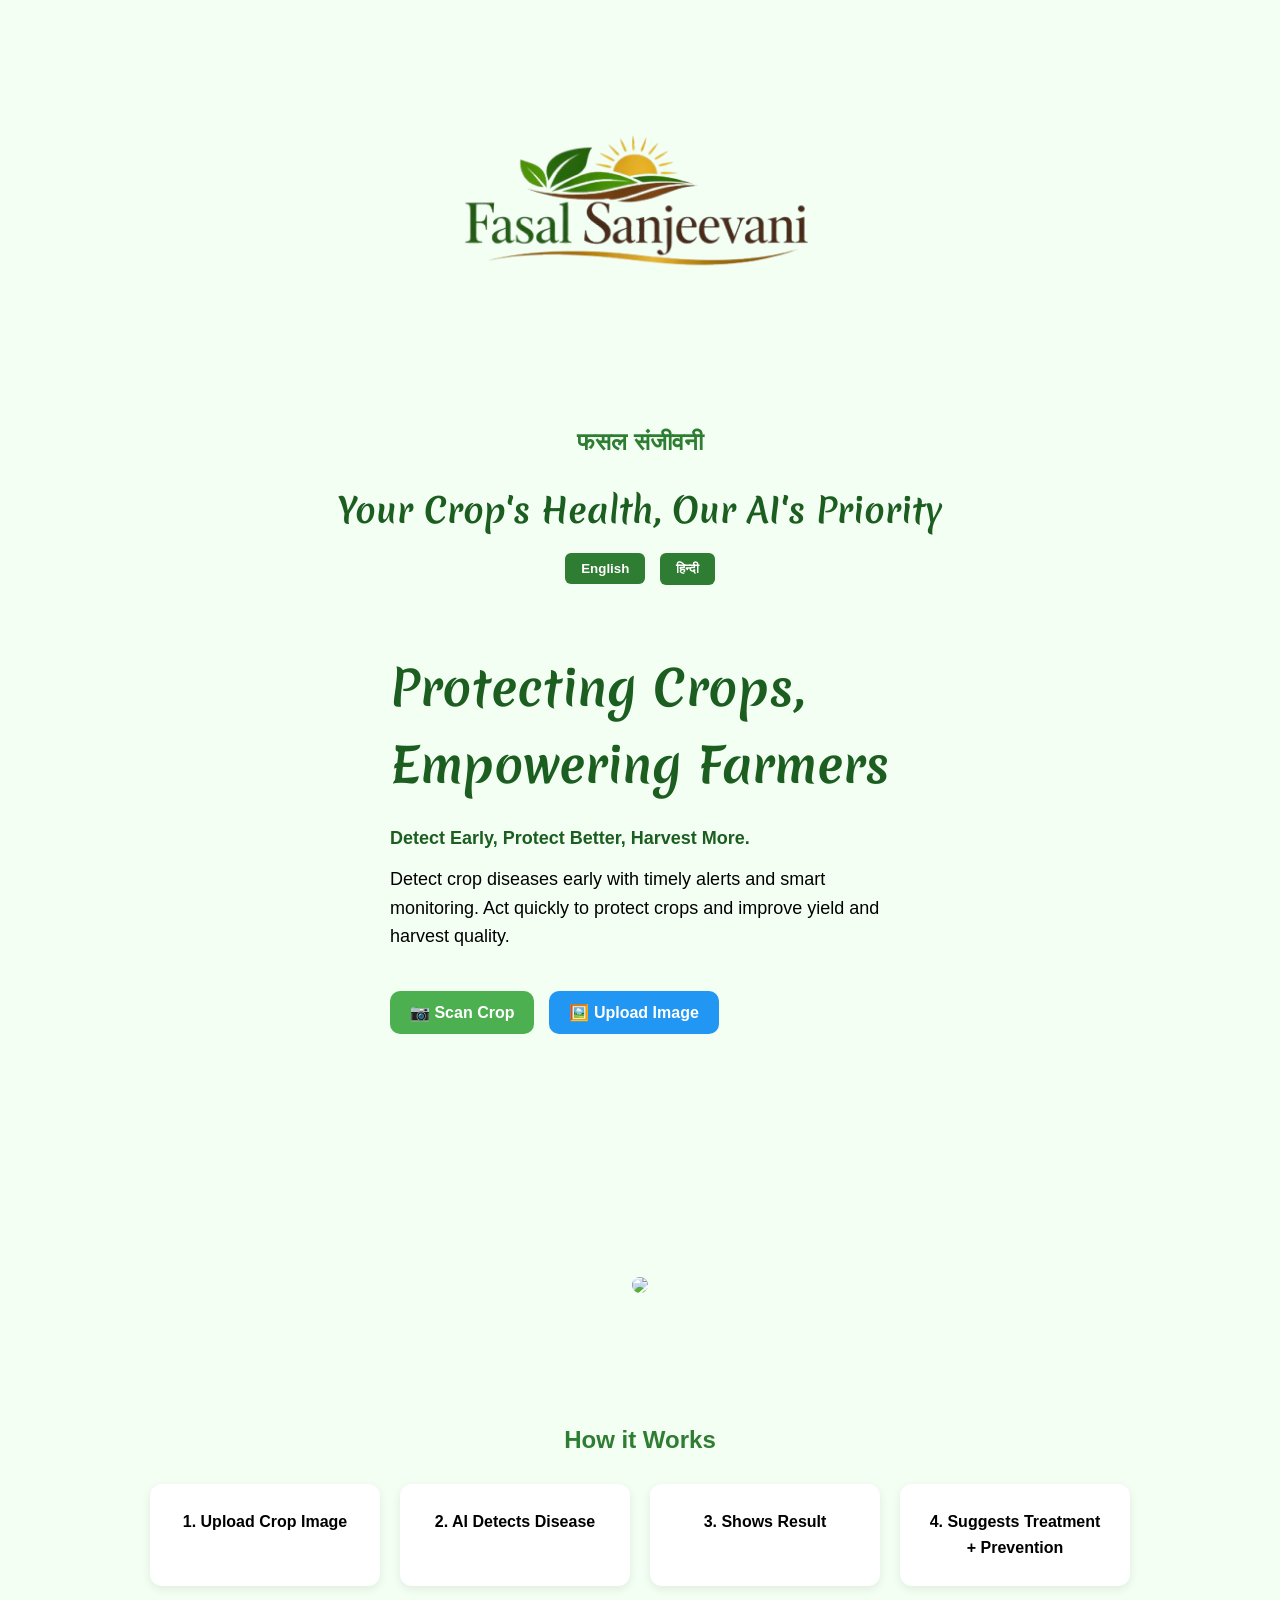
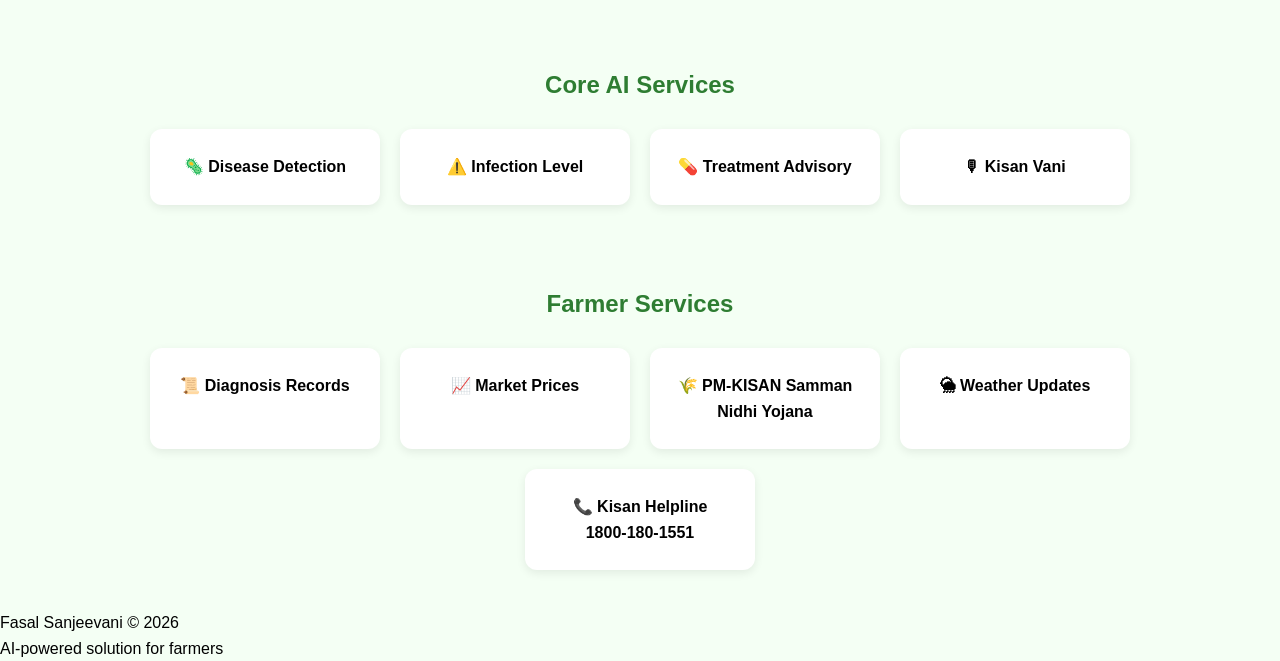
==== frontend/index.html @ b3c7cb35 "Initial frontend commit" ====
<!DOCTYPE html>
<html lang="en">

<head>
    <meta charset="UTF-8">
    <meta name="viewport" content="width=device-width, initial-scale=1.0">

    <title>Fasal Sanjeevani</title>

    <link rel="stylesheet" href="style.css">

    <link href="https://fonts.googleapis.com/css2?family=Merienda:wght@700&display=swap"
        rel="stylesheet">
</head>

<body>

    <header>

        <img src="images/logo.png" class="logo">

        <h2>फसल संजीवनी</h2>

        <p class="tagline" id="tagline">
            Your Crop's Health, Our AI's Priority 
        </p>
        <div class="language-switcher">
    <button onclick="changeLanguage('en')">English</button>
    <button onclick="changeLanguage('hi')">हिन्दी</button>
</div>
    </header>

    <section class="hero">

        <div class="hero-text">

            <h1 id="heroTitle">Protecting Crops,Empowering Farmers</h1>

            <p class="main-line" id="mainLine">
                Detect Early, Protect Better, Harvest More.
              </p>
              <p id="heroDescription">
                Detect crop diseases early with timely alerts and smart monitoring.
                Act quickly to protect crops and improve yield and harvest quality.
            </p>

            <div class="hero-buttons">

    <button class="scan-btn" onclick="openCamera()" id="scanBtn">
        📷 Scan Crop
    </button>

    <button class="upload-btn" onclick="document.getElementById('fileInput').click()" id="uploadBtn">
        🖼️ Upload Image
    </button>
    </div>

<div id="loadingMessage"
     style="display:none;
     text-align:center;
     font-size:22px;
     color:#2E7D32;
     margin-top:20px;">
     
     🔍 Analyzing Crop Image...
</div>
<div id="cameraBox" style="display:none; text-align:center; margin-top:20px;"></div>
<img id="previewImage"
     style="display:none;
            max-width:400px;
            margin-top:20px;
            border-radius:12px;">
    <video id="video" 
    autoplay 
    playsinline 
    style="width:300px; border-radius:10px;">
</video>

    <br><br>

    <button onclick="captureImage()"
        id="captureBtn"
        style="display:none;">
    Capture
</button>

</div>

<input type="file" id="fileInput" hidden>
        </div>

        <div class="hero-image">

            <img src="https://images.unsplash.com/photo-1500937386664-56d1dfef3854?w=800">

        </div>
        </section>

    
<section class="services">

    <h2 id="howItWorksTitle">How it Works</h2>

    <div class="cards">
       <div class="card" id="step1">1. Upload Crop Image</div>
       <div class="card" id="step2">2. AI Detects Disease</div>
       <div class="card" id="step3">3. Shows Result</div>
       <div class="card" id="step4">4. Suggests Treatment + Prevention</div>

    </div>

</section>

<canvas id="canvas" style="display:none;"></canvas>


    <section class="services">

        <h2 id="coreServicesTitle">Core AI Services</h2>

        <div class="cards">

            <div class="card" id="service1">🦠 Disease Detection</div>

            <div class="card" id="service2">⚠️ Infection Level</div>

            <div class="card" id="service3">💊 Treatment Advisory</div>

            <div class="card" id="service4">🎙 Kisan Vani</div>

        </div>

    </section>

    <section class="services">

        <h2 id="farmerServicesTitle">Farmer Services</h2>

        <div class="cards">

            <div class="card" id="farmer1" onclick="viewHistory()">
                📜 Diagnosis Records</div>

            <div class="card" id="farmer2" onclick="window.location.href='market.html'">
    📈 Market Prices
</div>

            <div class="card" id="farmer3" onclick="window.location.href='pmkisan.html'">
    🌾 PM-KISAN Samman Nidhi Yojana
</div>

            <div class="card" id="farmer4" onclick="window.location.href='weather.html'">
    🌦 Weather Updates
</div>
            
            <div class="card" id="farmer5">
        📞 Kisan Helpline
        <br>
        1800-180-1551
        </div>
</div>
    </section>
   <script>
let stream;

async function openCamera() {
    const cameraBox = document.getElementById("cameraBox");
    const video = document.getElementById("video");

    cameraBox.style.display = "block";
    document.getElementById("captureBtn").style.display = "inline-block";

    stream = await navigator.mediaDevices.getUserMedia({
        video: true
    });

    video.srcObject = stream;
}
function captureImage() {

    const video = document.getElementById("video");
    const canvas = document.getElementById("canvas");
    const preview = document.getElementById("previewImage");

    canvas.width = video.videoWidth;
    canvas.height = video.videoHeight;

    const ctx = canvas.getContext("2d");
    ctx.drawImage(video, 0, 0);

    const imageData = canvas.toDataURL("image/png");

    localStorage.setItem("uploadedImage", imageData);

    preview.src = imageData;
    preview.style.display = "block";

    if(stream){
        stream.getTracks().forEach(track => track.stop());
    }

    document.getElementById("loadingMessage").style.display = "block";

    canvas.toBlob(function(blob){

        const formData = new FormData();
        formData.append("image", blob, "capture.png");

        fetch("http://192.168.0.173:5000/predict", {
            method: "POST",
            body: formData
        })
        .then(response => response.json())
        .then(data => {

            document.getElementById("loadingMessage").style.display = "none";

            localStorage.setItem("disease",
                data.disease || "Unknown Disease");

            localStorage.setItem("symptoms",
                data.symptoms || "No visible symptoms detected");

            localStorage.setItem("treatment",
                data.treatment || "No treatment available");

            localStorage.setItem("prevention",
                data.prevention || "No prevention available");

            window.location.href = "result.html";
        })
        .catch(error => {

            console.error(error);

            document.getElementById("loadingMessage").style.display = "none";

            alert("Unable to connect to backend");
        });

    }, "image/png");
}
document.getElementById("fileInput").addEventListener("change", function(event){

    const file = event.target.files[0];

    if(file){

        const reader = new FileReader();

        reader.onload = function(e){

            const preview =
            document.getElementById("previewImage");

            preview.src = e.target.result;
            preview.style.display = "block";
          localStorage.setItem("uploadedImage", e.target.result);
          console.log("Image saved successfully");
console.log(localStorage.getItem("uploadedImage"));

document.getElementById("loadingMessage").style.display = "block";

const formData = new FormData();
formData.append("image", file);

fetch("http://192.168.0.173:5000/predict", {
    method: "POST",
    body: formData
})
.then(response => response.json())
.then(data => {

document.getElementById("loadingMessage").style.display = "none";
    localStorage.setItem("disease", data.disease||"Unknown Disease");
    localStorage.setItem("treatment", data.treatment||"No Treatment Available");
    localStorage.setItem("prevention", data.prevention||"No Prevention Available");
    localStorage.setItem("symptoms", data.symptoms||"No visible symptoms detected");
    

    window.location.href = "result.html";
});
        }

        reader.readAsDataURL(file);
    }
});

function viewHistory(){

document.getElementById("loadingMessage").style.display="block";

fetch("http://192.168.0.173:5000/history")

.then(response=>response.json())

.then(data=>{

document.getElementById("loadingMessage").style.display="none";

localStorage.setItem("historyData",JSON.stringify(data));

window.location.href="history.html";

})

.catch(error=>{

console.error(error);

document.getElementById("loadingMessage").style.display="none";

alert("Unable to fetch history.");

});

}
</script>

 <footer>

    <p id="footerTitle">
        Fasal Sanjeevani © 2026
    </p>

    <p id="footerDesc">
        AI-powered solution for farmers
    </p>

</footer>

</body>

</html>
<script>

const translations = {

en: {

tagline:"Your Crop's Health, Our AI's Priority",

heroTitle:"Protecting Crops, Empowering Farmers",

mainLine:"Detect Early, Protect Better, Harvest More.",

heroDescription:"Detect crop diseases early with timely alerts and smart monitoring. Act quickly to protect crops and improve yield and harvest quality.",

scanBtn:"📷 Scan Crop",

uploadBtn:"🖼️ Upload Image",
captureBtn: "Capture",

loadingMessage:"🔍 Analyzing Crop Image...",

howItWorksTitle:"How it Works",

step1:"1. Upload Crop Image",

step2:"2. AI Detects Disease",

step3:"3. Shows Result",

step4:"4. Suggests Treatment + Prevention",

coreServicesTitle:"Core AI Services",

service1:"🦠 Disease Detection",

service2:"⚠️ Infection Level",

service3:"💊 Treatment Advisory",

service4:"🎙 Kisan Vani",

farmerServicesTitle:"Farmer Services",

farmer1:"📜 Diagnosis Records",

farmer2:"📈 Market Prices",

farmer3:"🌾 PM-KISAN Samman Nidhi Yojana",

farmer4:"🌦 Weather Updates",

farmer5:"📞 Kisan Helpline\n1800-180-1551",

footerTitle:"Fasal Sanjeevani © 2026",

footerDesc:"AI-powered solution for farmers"

},

hi: {

tagline:"आपकी फसल का स्वास्थ्य, हमारी AI की प्राथमिकता",

heroTitle:"फसलों की सुरक्षा, किसानों का सशक्तिकरण",

mainLine:"जल्दी पहचानें, बेहतर सुरक्षा करें, अधिक उत्पादन पाएं।",

heroDescription:"स्मार्ट AI तकनीक की मदद से फसल रोगों का समय रहते पता लगाएँ। फसलों की सुरक्षा करें और बेहतर उत्पादन प्राप्त करें।",

scanBtn:"📷 फसल स्कैन करें",

uploadBtn:"🖼️ तस्वीर अपलोड करें",
captureBtn: "फोटो लें",

loadingMessage:"🔍 विश्लेषण किया जा रहा है...",


howItWorksTitle:"यह कैसे काम करता है",

step1:"1. फसल की तस्वीर अपलोड करें",

step2:"2. AI रोग की पहचान करता है",

step3:"3. परिणाम दिखाता है",

step4:"4. उपचार और बचाव बताता है",

coreServicesTitle:"मुख्य AI सेवाएँ",

service1:"🦠 रोग पहचान",

service2:"⚠️ संक्रमण स्तर",

service3:"💊 उपचार सलाह",

service4:"🎙 किसान वाणी",

farmerServicesTitle:"किसान सेवाएँ",

farmer1:"📜 निदान रिकॉर्ड",

farmer2:"📈 मंडी भाव",

farmer3:"🌾 पीएम किसान सम्मान निधि योजना",

farmer4:"🌦 मौसम अपडेट",

farmer5:"📞 किसान हेल्पलाइन\n1800-180-1551",

footerTitle:"फसल संजीवनी © 2026",

footerDesc:"किसानों के लिए AI आधारित समाधान"

}

};
function showHelpline(){

    alert(
`किसान हेल्पलाइन
1800-180-1551

For crop-related guidance and support.`
    );

}

function changeLanguage(lang){

for(let key in translations[lang]){

let element = document.getElementById(key);

if(element){
element.innerText = translations[lang][key];
}

}
document.getElementById("loadingMessage").innerText =
translations[lang].loadingMessage;


localStorage.setItem("language", lang);

}

window.onload = function(){

let savedLanguage =
localStorage.getItem("language") || "en";

changeLanguage(savedLanguage);

};

</script>
---- frontend/style.css ----
*{
    margin:0;
    padding:0;
    box-sizing:border-box;
}

body{
    font-family:'Montserrat',sans-serif;
    background-color: #f4fff4;
    line-height:1.6;

}

header{
    text-align:center;
    padding:25px;

    display:flex;
    flex-direction:column;
    align-items:center;
    gap:5px;
}

.logo{
    width:600px;
    max-width:90%;
    margin-bottom:0;
}

header h2{
    color:#2E7D32;
    margin:0;
    line-height:1;
}

.tagline{
    margin-top:25px;
    font-family:'Merienda', cursive;
    font-size:34px;
    color:#1B5E20;
    font-weight:700;
    
}

.hero{
    display: flex;
    flex-direction: column;
    align-items: center;
    padding: 40px;
    margin-bottom: 40px;
    gap:50px;
}

.hero-text{
    max-width:500px;
}

.hero-text h1{
    font-family:'Merienda', cursive;
    color:#1B5E20;
    font-size:48px;
    margin-bottom:20px;
}

.hero-text p{
    font-size:18px;
    line-height:1.6;
}

.hero-image img{
    width:500px;
    max-width:100%;
    border-radius:20px;
    margin-top:10px;
}

button{
    background:#2E7D32;
    color:white;
    border:none;
    padding:12px 25px;
    border-radius:8px;
    margin-top:20px;
    cursor:pointer;
}

.upload-card{
    width:80%;
    max-width:800px;
    margin:40px auto;
    background:white;
    padding:30px;
    border-radius:15px;
    box-shadow:0 4px 12px rgba(0,0,0,0.1);
    text-align:center;
}

.services{
    padding:40px;
    text-align:center;
}

.services h2{
    color:#2E7D32;
    margin-bottom:25px;
}

.cards{
    display:flex;
    flex-wrap:wrap;
    justify-content:center;
    gap:20px;
}

.card{
    background:white;
    width:230px;
    padding:25px;
    border-radius:12px;
    box-shadow:0 3px 10px rgba(0,0,0,0.08);
    font-weight:600;
}
.hero-buttons {
    display: flex;
    gap: 15px;
    margin-top: 20px;
}

.scan-btn, .upload-btn {
    padding: 12px 20px;
    border: none;
    border-radius: 10px;
    font-size: 16px;
    cursor: pointer;
    font-weight: bold;

    transition: transform 0.3s ease;
}

.scan-btn {
    background-color: #4CAF50;
    color: white;
}

.upload-btn {
    background-color: #2196F3;
    color: white;
}

.scan-btn:hover,
.upload-btn:hover {
    transform: scale(1.05);
}
.result-box{
    width:80%;
    max-width:900px;
    margin:40px auto;
    background:white;
    padding:35px;
    border-radius:20px;
    box-shadow:0 6px 20px rgba(0,0,0,0.15);
}

.result-box h2{
    text-align:center;
    color:#2E7D32;
    margin-bottom:25px;
}

.result-box p{
    font-size:20px;
    margin:15px 0;
    padding:12px;
    background:#f4fff4;
    border-left:5px solid #2E7D32;
    border-radius:8px;

}

#cropImage{
    display:block;
    margin:auto;
    max-width:500px;
    width:100%;
    border-radius:15px;
    margin-bottom:25px;
}

.result-box p{
    font-size:18px;
    margin:15px 0;
    padding:15px;
    background:#f4fff4;
    border-left:6px solid #2E7D32;
    border-radius:10px;
}
.main-line{
    font-size:24px;
    font-weight:600;
    color:#1B5E20;
    margin-bottom:12px;
}
.language-switcher{
    margin-top:10px;
}

.language-switcher button{
    padding:8px 16px;
    border:none;
    border-radius:6px;
    cursor:pointer;
    margin:0 5px;
    font-weight:bold;
}
#speakBtn{
    background:#2E7D32;
    color:white;
    border:none;
    padding:12px 20px;
    border-radius:8px;
    cursor:pointer;
    font-size:16px;
    margin:15px 0;
}

#speakBtn:hover{
    transform:scale(1.05);
}

.weather-card{

background:#2E7D32;

color:white;

padding:30px;

border-radius:20px;

text-align:center;

margin-bottom:25px;

box-shadow:0 8px 20px rgba(0,0,0,.15);

}

.weather-card h2{

margin-top:15px;

font-size:34px;

}

.weather-icon{

font-size:70px;

}

.info-card{

background:white;

margin-top:18px;

padding:18px;

border-radius:15px;

box-shadow:0 5px 15px rgba(0,0,0,.08);

transition:.3s;

}

.info-card:hover{

transform:translateY(-4px);

}

.info-card p{

margin:0;

font-size:22px;

background:none;

border:none;

padding:0;

}

.info-card span{

font-size:20px;

color:#1B5E20;

font-weight:bold;

}

.market-header{

background:#2E7D32;

padding:30px;

border-radius:20px;

text-align:center;

color:white;

margin-bottom:25px;

box-shadow:0 8px 20px rgba(0,0,0,.15);

}

.market-header h2{

margin-top:15px;

font-size:36px;

letter-spacing:1px;

}

.market-icon{

font-size:70px;

}
.history-card{

background:white;

padding:20px;

margin-bottom:20px;

border-radius:15px;

box-shadow:0 5px 15px rgba(0,0,0,.08);

border-left:8px solid #2E7D32;

transition:.3s;

}

.history-card:hover{

transform:translateY(-5px);

}

.history-card h2{

color:#2E7D32;

margin-bottom:15px;

}

.history-card p{

background:#f5fff5;

padding:12px;

border-radius:10px;

margin:12px 0;

font-size:18px;

}

.scheme-status{

background:#E8F5E9;

padding:25px;

border-radius:15px;

text-align:center;

margin-bottom:25px;

box-shadow:0 5px 15px rgba(0,0,0,.08);

}

.scheme-status h2{

font-size:30px;

}

#schemeList{

margin-top:20px;

padding-left:30px;

}

#schemeList li{

background:#f4fff4;

padding:12px;

margin-bottom:12px;

border-radius:10px;

font-size:18px;

}

#steps{

margin-top:20px;

padding-left:30px;

}

#steps li{

padding:12px;

font-size:18px;

margin-bottom:10px;

}

#visitBtn{

background:#1565C0;

margin-bottom:15px;

}

#visitBtn:hover{

background:#0D47A1;

}
.info-card{

background:#f4fff4;

padding:20px;

margin:20px 0;

border-left:6px solid #2E7D32;

border-radius:12px;

box-shadow:0 2px 8px rgba(0,0,0,.08);

}

.info-card strong{

color:#1B5E20;

font-size:20px;

}

.info-card span{

font-size:22px;

font-weight:bold;

}
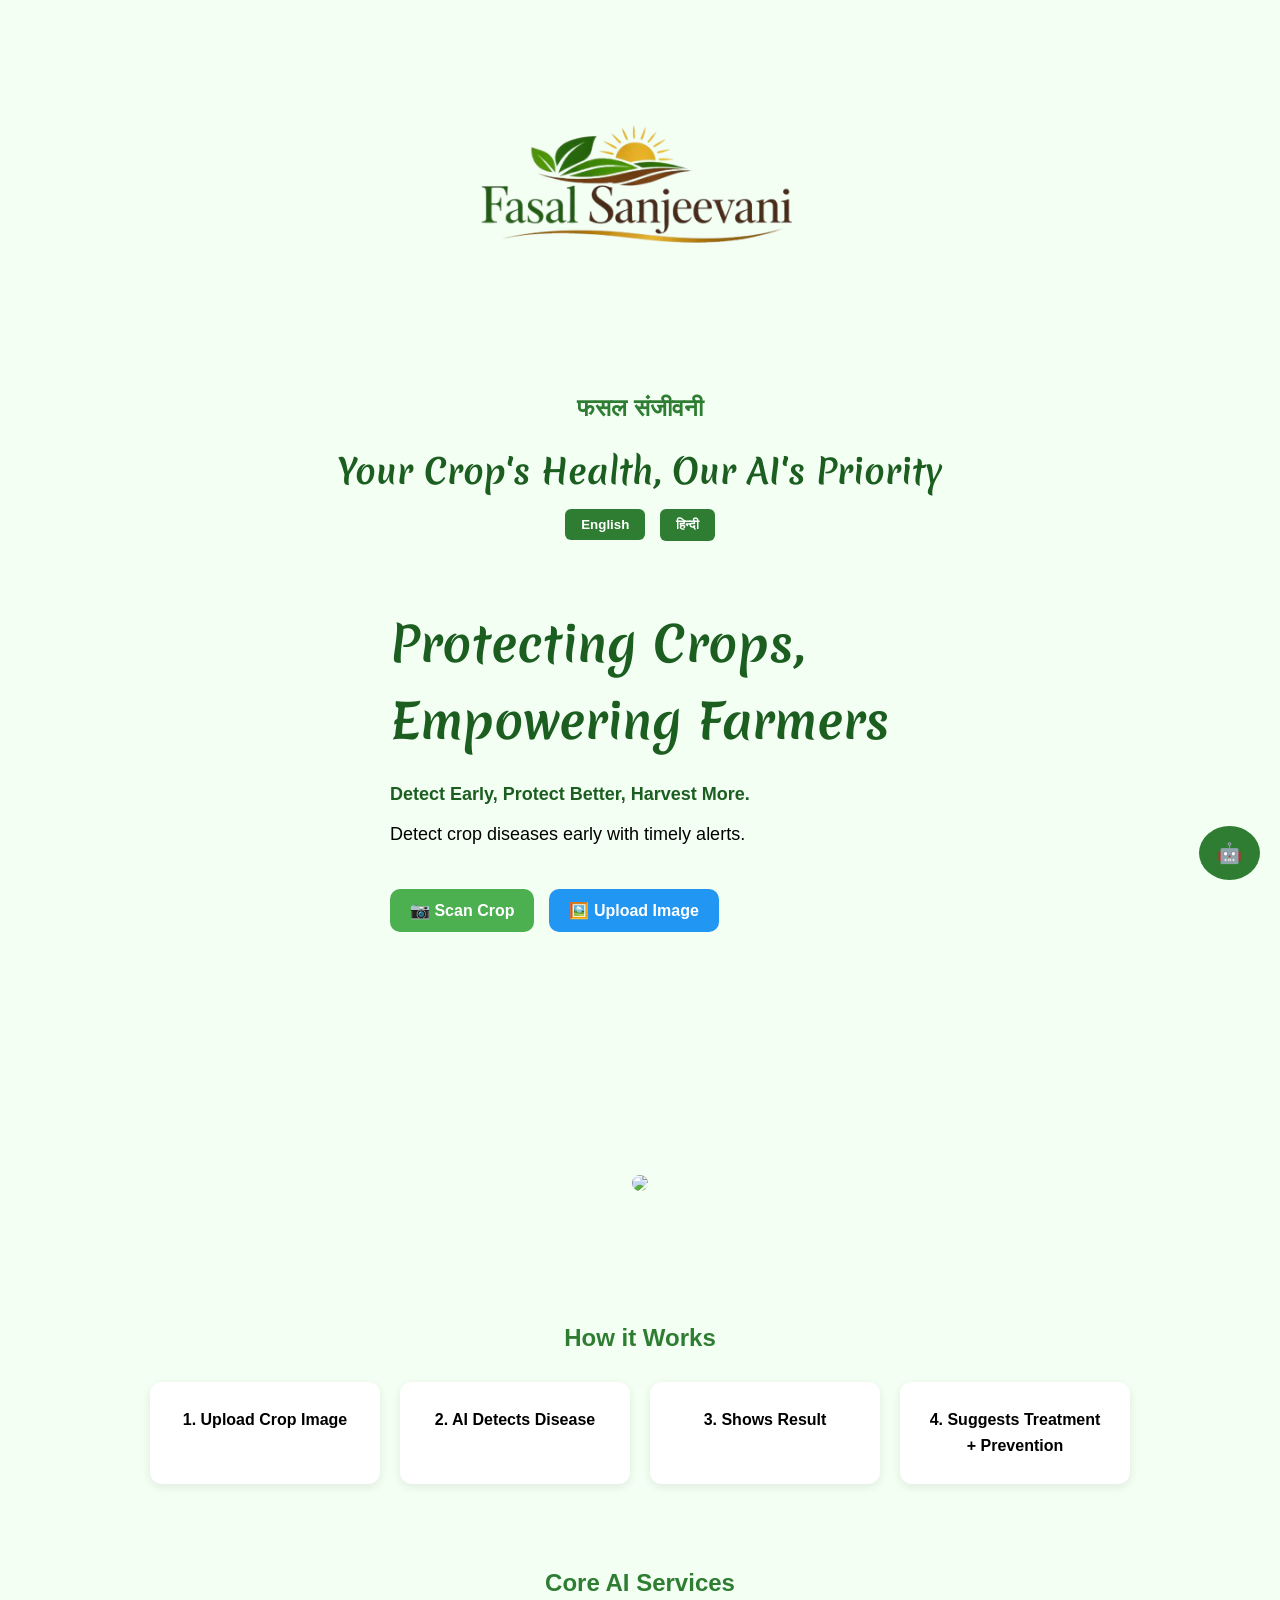
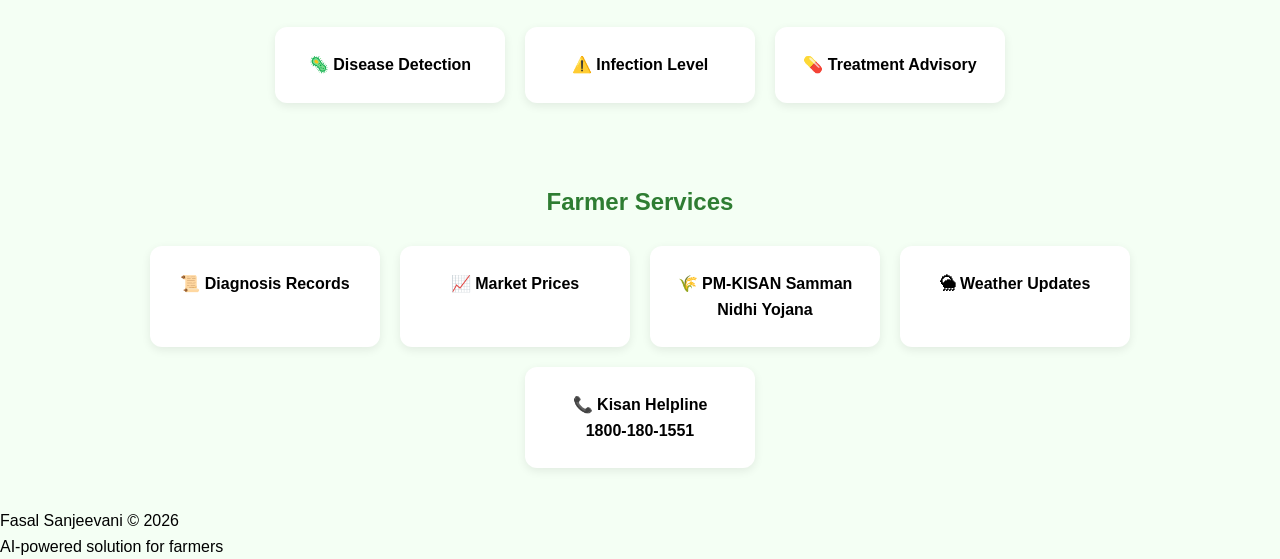
==== commit 9699276c: "updated Kisan Vani project" ====
--- a/frontend/index.html
+++ b/frontend/index.html
@@ -16,6 +16,7 @@
 <body>
 
     <header>
+<div>
 
         <img src="images/logo.png" class="logo">
 
@@ -28,6 +29,7 @@
     <button onclick="changeLanguage('en')">English</button>
     <button onclick="changeLanguage('hi')">हिन्दी</button>
 </div>
+
     </header>
 
     <section class="hero">
@@ -126,8 +128,6 @@
 
             <div class="card" id="service3">💊 Treatment Advisory</div>
 
-            <div class="card" id="service4">🎙 Kisan Vani</div>
-
         </div>
 
     </section>
@@ -137,7 +137,6 @@
         <h2 id="farmerServicesTitle">Farmer Services</h2>
 
         <div class="cards">
-
             <div class="card" id="farmer1" onclick="viewHistory()">
                 📜 Diagnosis Records</div>
 
@@ -160,27 +159,44 @@
         </div>
 </div>
     </section>
-   <script>
+    <!-- 🤖 KISAN VANI CHAT BUTTON -->
+<button id="chatBtn" onclick="toggleChat()">🤖</button>
+
+<!-- 💬 CHAT BOX -->
+<div id="chatBox">
+    <div id="chatHeader">🌾 Kisan Vani AI Assistant</div>
+
+    <div id="messages"></div>
+
+    <div id="inputBox">
+        <input id="text" placeholder="Ask about crops..." />
+        <button id="send" onclick="sendMsg()">Send</button>
+    </div>
+</div>
+<script>
 let stream;
+const BACKEND_URL = "http://10.226.123.88:5000";
+let currentLang = "en";
+
+/* ---------------- CAMERA ---------------- */
 
 async function openCamera() {
-    const cameraBox = document.getElementById("cameraBox");
     const video = document.getElementById("video");
 
-    cameraBox.style.display = "block";
     document.getElementById("captureBtn").style.display = "inline-block";
 
-    stream = await navigator.mediaDevices.getUserMedia({
-        video: true
-    });
-
+    stream = await navigator.mediaDevices.getUserMedia({ video: true });
     video.srcObject = stream;
 }
+
 function captureImage() {
-
     const video = document.getElementById("video");
     const canvas = document.getElementById("canvas");
-    const preview = document.getElementById("previewImage");
+
+    if (!video.videoWidth) {
+        alert("Camera not ready yet");
+        return;
+    }
 
     canvas.width = video.videoWidth;
     canvas.height = video.videoHeight;
@@ -188,133 +204,212 @@
     const ctx = canvas.getContext("2d");
     ctx.drawImage(video, 0, 0);
 
-    const imageData = canvas.toDataURL("image/png");
-
-    localStorage.setItem("uploadedImage", imageData);
-
-    preview.src = imageData;
-    preview.style.display = "block";
-
-    if(stream){
-        stream.getTracks().forEach(track => track.stop());
-    }
-
     document.getElementById("loadingMessage").style.display = "block";
 
-    canvas.toBlob(function(blob){
+    canvas.toBlob(function(blob) {
 
         const formData = new FormData();
         formData.append("image", blob, "capture.png");
 
-        fetch("http://192.168.0.173:5000/predict", {
+        fetch(`${BACKEND_URL}/predict`, {
             method: "POST",
             body: formData
         })
-        .then(response => response.json())
+        .then(async (res) => {
+
+            if (!res.ok) {
+                throw new Error("Server error: " + res.status);
+            }
+
+            return await res.json();
+        })
         .then(data => {
 
             document.getElementById("loadingMessage").style.display = "none";
 
-            localStorage.setItem("disease",
-                data.disease || "Unknown Disease");
-
-            localStorage.setItem("symptoms",
-                data.symptoms || "No visible symptoms detected");
-
-            localStorage.setItem("treatment",
-                data.treatment || "No treatment available");
-
-            localStorage.setItem("prevention",
-                data.prevention || "No prevention available");
+            localStorage.setItem("disease", data.disease || "Unknown");
+            localStorage.setItem("symptoms", data.symptoms || "");
+            localStorage.setItem("treatment", data.treatment || "");
+            localStorage.setItem("prevention", data.prevention || "");
+
+            // stop camera AFTER upload success
+            if (stream) {
+                stream.getTracks().forEach(t => t.stop());
+            }
 
             window.location.href = "result.html";
         })
-        .catch(error => {
-
-            console.error(error);
+        .catch(err => {
 
             document.getElementById("loadingMessage").style.display = "none";
 
-            alert("Unable to connect to backend");
+            console.error("UPLOAD ERROR:", err);
+            alert("Image upload failed. Check backend or IP.");
         });
 
     }, "image/png");
 }
-document.getElementById("fileInput").addEventListener("change", function(event){
+/* ---------------- FILE UPLOAD ---------------- */
+
+document.getElementById("fileInput").addEventListener("change", function(event) {
 
     const file = event.target.files[0];
-
-    if(file){
-
-        const reader = new FileReader();
-
-        reader.onload = function(e){
-
-            const preview =
-            document.getElementById("previewImage");
-
-            preview.src = e.target.result;
-            preview.style.display = "block";
-          localStorage.setItem("uploadedImage", e.target.result);
-          console.log("Image saved successfully");
-console.log(localStorage.getItem("uploadedImage"));
-
-document.getElementById("loadingMessage").style.display = "block";
-
-const formData = new FormData();
-formData.append("image", file);
-
-fetch("http://192.168.0.173:5000/predict", {
-    method: "POST",
-    body: formData
-})
-.then(response => response.json())
-.then(data => {
-
-document.getElementById("loadingMessage").style.display = "none";
-    localStorage.setItem("disease", data.disease||"Unknown Disease");
-    localStorage.setItem("treatment", data.treatment||"No Treatment Available");
-    localStorage.setItem("prevention", data.prevention||"No Prevention Available");
-    localStorage.setItem("symptoms", data.symptoms||"No visible symptoms detected");
-    
-
-    window.location.href = "result.html";
+    if (!file) return;
+
+    const formData = new FormData();
+    formData.append("image", file);
+    const reader = new FileReader();
+
+reader.onload = function(e) {
+    const preview = document.getElementById("previewImage");
+    preview.src = e.target.result;
+    preview.style.display = "block";
+};
+
+reader.readAsDataURL(file);
+
+    document.getElementById("loadingMessage").style.display = "block";
+
+    fetch(`${BACKEND_URL}/predict`, {
+        method: "POST",
+        body: formData
+    })
+    .then(res => {
+        if (!res.ok) throw new Error("Server error " + res.status);
+        return res.json();
+    })
+    .then(data => {
+
+        document.getElementById("loadingMessage").style.display = "none";
+
+        localStorage.setItem("disease", data.disease || "Unknown");
+        localStorage.setItem("symptoms", data.symptoms || "");
+        localStorage.setItem("treatment", data.treatment || "");
+        localStorage.setItem("prevention", data.prevention || "");
+
+        window.location.href = "result.html";
+    })
+    .catch(err => {
+        document.getElementById("loadingMessage").style.display = "none";
+        console.error(err);
+        alert("Backend not reachable");
+    });
 });
-        }
-
-        reader.readAsDataURL(file);
+
+/* ---------------- HISTORY ---------------- */
+
+function viewHistory() {
+
+    document.getElementById("loadingMessage").style.display = "block";
+
+    fetch(`${BACKEND_URL}/history`)
+        .then(res => res.json())
+        .then(data => {
+
+            document.getElementById("loadingMessage").style.display = "none";
+
+            localStorage.setItem("historyData", JSON.stringify(data));
+            window.location.href = "history.html";
+        })
+        .catch(err => {
+            document.getElementById("loadingMessage").style.display = "none";
+            alert("Unable to fetch history");
+            console.error(err);
+        });
+}
+
+/* ---------------- CHAT ---------------- */
+
+function toggleChat() {
+    let box = document.getElementById("chatBox");
+    box.style.display = box.style.display === "flex" ? "none" : "flex";
+    box.style.flexDirection = "column";
+}
+
+function sendMsg() {
+
+    let input = document.getElementById("text");
+    let msg = input.value.trim();
+    if (!msg) return;
+
+    addMessage(msg, "user");
+    input.value = "";
+
+    addMessage("Thinking...", "bot");
+
+    fetch(`${BACKEND_URL}/chat`, {
+        method: "POST",
+        headers: { "Content-Type": "application/json" },
+        body: JSON.stringify({
+            message: msg,
+            lang: currentLang
+        })
+    })
+    .then(res => res.json())
+    .then(data => {
+        const msgs = document.getElementById("messages");
+        if (msgs.lastChild) msgs.removeChild(msgs.lastChild);
+        addMessage(data.reply || "No response", "bot");
+    })
+    .catch(err => {
+        const msgs = document.getElementById("messages");
+        if (msgs.lastChild) msgs.removeChild(msgs.lastChild);
+        addMessage("Backend not connected", "bot");
+        console.error(err);
+    });
+}
+
+function addMessage(text, type) {
+    let div = document.createElement("div");
+    div.className = "msg " + type;
+    div.innerText = text;
+
+    document.getElementById("messages").appendChild(div);
+
+    let box = document.getElementById("messages");
+    box.scrollTop = box.scrollHeight;
+}
+
+/* ---------------- LANGUAGE ---------------- */
+
+const translations = {
+    en: {
+        tagline: "Your Crop's Health, Our AI's Priority",
+        heroTitle: "Protecting Crops, Empowering Farmers",
+        mainLine: "Detect Early, Protect Better, Harvest More.",
+        heroDescription: "Detect crop diseases early with timely alerts.",
+        scanBtn: "📷 Scan Crop",
+        uploadBtn: "🖼️ Upload Image",
+        loadingMessage: "🔍 Analyzing Crop Image..."
+    },
+    hi: {
+        tagline: "आपकी फसल का स्वास्थ्य, हमारी AI की प्राथमिकता",
+        heroTitle: "फसलों की सुरक्षा, किसानों का सशक्तिकरण",
+        mainLine: "जल्दी पहचानें, बेहतर सुरक्षा करें।",
+        heroDescription: "AI से फसल रोग पहचानें।",
+        scanBtn: "📷 फसल स्कैन करें",
+        uploadBtn: "🖼️ तस्वीर अपलोड करें",
+        loadingMessage: "🔍 विश्लेषण किया जा रहा है..."
     }
-});
-
-function viewHistory(){
-
-document.getElementById("loadingMessage").style.display="block";
-
-fetch("http://192.168.0.173:5000/history")
-
-.then(response=>response.json())
-
-.then(data=>{
-
-document.getElementById("loadingMessage").style.display="none";
-
-localStorage.setItem("historyData",JSON.stringify(data));
-
-window.location.href="history.html";
-
-})
-
-.catch(error=>{
-
-console.error(error);
-
-document.getElementById("loadingMessage").style.display="none";
-
-alert("Unable to fetch history.");
-
-});
-
-}
+};
+
+function changeLanguage(lang) {
+
+    for (let key in translations[lang]) {
+        let el = document.getElementById(key);
+        if (el) el.innerText = translations[lang][key];
+    }
+
+    document.getElementById("loadingMessage").innerText =
+        translations[lang].loadingMessage;
+
+    localStorage.setItem("language", lang);
+}
+
+window.onload = function () {
+    let saved = localStorage.getItem("language") || "en";
+    changeLanguage(saved);
+};
 </script>
 
  <footer>
@@ -326,6 +421,7 @@
     <p id="footerDesc">
         AI-powered solution for farmers
     </p>
+    
 
 </footer>
 
@@ -334,120 +430,6 @@
 </html>
 <script>
 
-const translations = {
-
-en: {
-
-tagline:"Your Crop's Health, Our AI's Priority",
-
-heroTitle:"Protecting Crops, Empowering Farmers",
-
-mainLine:"Detect Early, Protect Better, Harvest More.",
-
-heroDescription:"Detect crop diseases early with timely alerts and smart monitoring. Act quickly to protect crops and improve yield and harvest quality.",
-
-scanBtn:"📷 Scan Crop",
-
-uploadBtn:"🖼️ Upload Image",
-captureBtn: "Capture",
-
-loadingMessage:"🔍 Analyzing Crop Image...",
-
-howItWorksTitle:"How it Works",
-
-step1:"1. Upload Crop Image",
-
-step2:"2. AI Detects Disease",
-
-step3:"3. Shows Result",
-
-step4:"4. Suggests Treatment + Prevention",
-
-coreServicesTitle:"Core AI Services",
-
-service1:"🦠 Disease Detection",
-
-service2:"⚠️ Infection Level",
-
-service3:"💊 Treatment Advisory",
-
-service4:"🎙 Kisan Vani",
-
-farmerServicesTitle:"Farmer Services",
-
-farmer1:"📜 Diagnosis Records",
-
-farmer2:"📈 Market Prices",
-
-farmer3:"🌾 PM-KISAN Samman Nidhi Yojana",
-
-farmer4:"🌦 Weather Updates",
-
-farmer5:"📞 Kisan Helpline\n1800-180-1551",
-
-footerTitle:"Fasal Sanjeevani © 2026",
-
-footerDesc:"AI-powered solution for farmers"
-
-},
-
-hi: {
-
-tagline:"आपकी फसल का स्वास्थ्य, हमारी AI की प्राथमिकता",
-
-heroTitle:"फसलों की सुरक्षा, किसानों का सशक्तिकरण",
-
-mainLine:"जल्दी पहचानें, बेहतर सुरक्षा करें, अधिक उत्पादन पाएं।",
-
-heroDescription:"स्मार्ट AI तकनीक की मदद से फसल रोगों का समय रहते पता लगाएँ। फसलों की सुरक्षा करें और बेहतर उत्पादन प्राप्त करें।",
-
-scanBtn:"📷 फसल स्कैन करें",
-
-uploadBtn:"🖼️ तस्वीर अपलोड करें",
-captureBtn: "फोटो लें",
-
-loadingMessage:"🔍 विश्लेषण किया जा रहा है...",
-
-
-howItWorksTitle:"यह कैसे काम करता है",
-
-step1:"1. फसल की तस्वीर अपलोड करें",
-
-step2:"2. AI रोग की पहचान करता है",
-
-step3:"3. परिणाम दिखाता है",
-
-step4:"4. उपचार और बचाव बताता है",
-
-coreServicesTitle:"मुख्य AI सेवाएँ",
-
-service1:"🦠 रोग पहचान",
-
-service2:"⚠️ संक्रमण स्तर",
-
-service3:"💊 उपचार सलाह",
-
-service4:"🎙 किसान वाणी",
-
-farmerServicesTitle:"किसान सेवाएँ",
-
-farmer1:"📜 निदान रिकॉर्ड",
-
-farmer2:"📈 मंडी भाव",
-
-farmer3:"🌾 पीएम किसान सम्मान निधि योजना",
-
-farmer4:"🌦 मौसम अपडेट",
-
-farmer5:"📞 किसान हेल्पलाइन\n1800-180-1551",
-
-footerTitle:"फसल संजीवनी © 2026",
-
-footerDesc:"किसानों के लिए AI आधारित समाधान"
-
-}
-
-};
 function showHelpline(){
 
     alert(
@@ -486,5 +468,3 @@
 changeLanguage(savedLanguage);
 
 };
-
-</script>
--- a/frontend/style.css
+++ b/frontend/style.css
@@ -489,4 +489,64 @@
 
 font-weight:bold;
 
+}
+#chatBtn {
+    position: fixed;
+    bottom: 20px;
+    right: 20px;
+    background: #2E7D32;
+    color: white;
+    border: none;
+    padding: 15px 18px;
+    border-radius: 50%;
+    font-size: 20px;
+    cursor: pointer;
+    z-index: 1000;
+}
+
+#chatBox {
+    position: fixed;
+    bottom: 80px;
+    right: 20px;
+    width: 320px;
+    height: 420px;
+    background: white;
+    border-radius: 15px;
+    box-shadow: 0 0 15px rgba(0,0,0,0.2);
+    display: none;
+    flex-direction: column;
+    overflow: hidden;
+    z-index: 1000;
+}
+
+#chatHeader {
+    background: #2E7D32;
+    color: white;
+    padding: 10px;
+    font-weight: bold;
+}
+
+#messages {
+    flex: 1;
+    padding: 10px;
+    overflow-y: auto;
+}
+
+#inputBox {
+    display: flex;
+    border-top: 1px solid #ddd;
+}
+
+#text {
+    flex: 1;
+    padding: 10px;
+    border: none;
+}
+
+#send {
+    background: #2E7D32;
+    color: white;
+    border: none;
+    padding: 10px;
+    cursor: pointer;
 }
